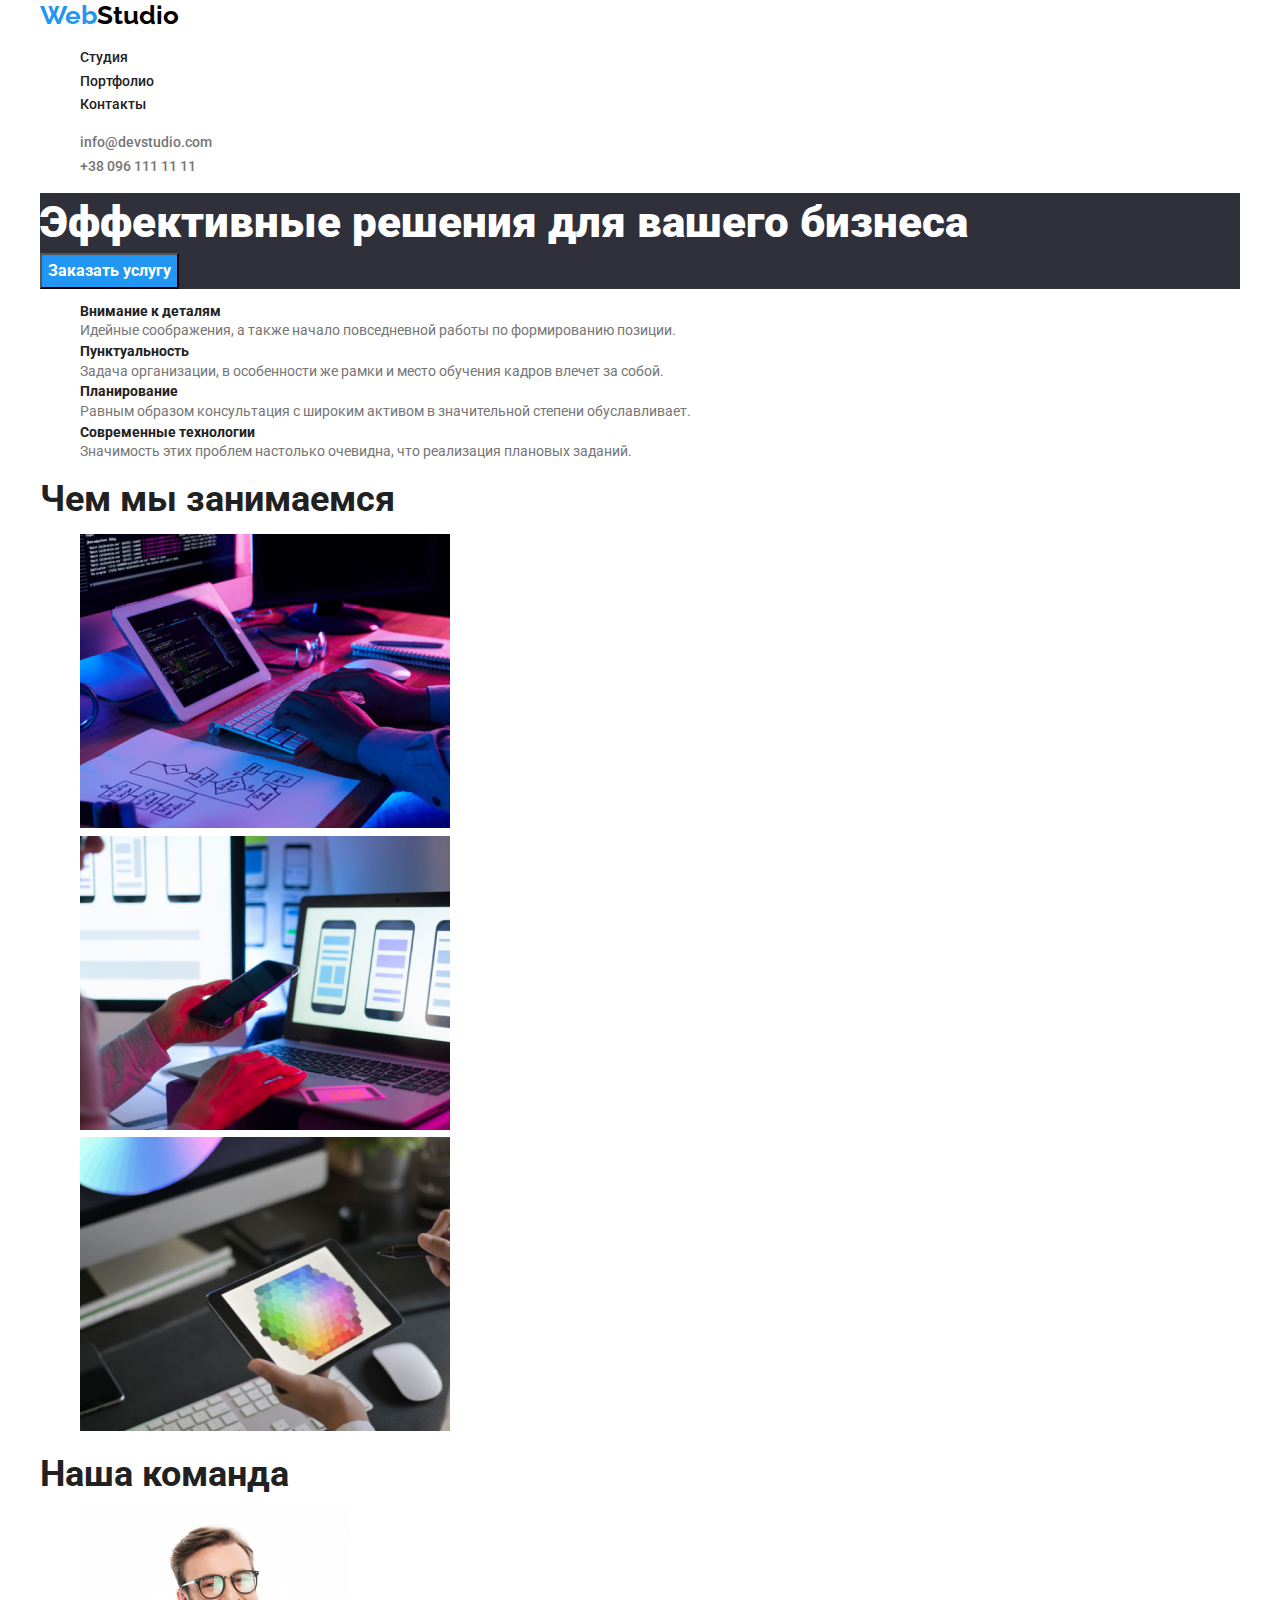
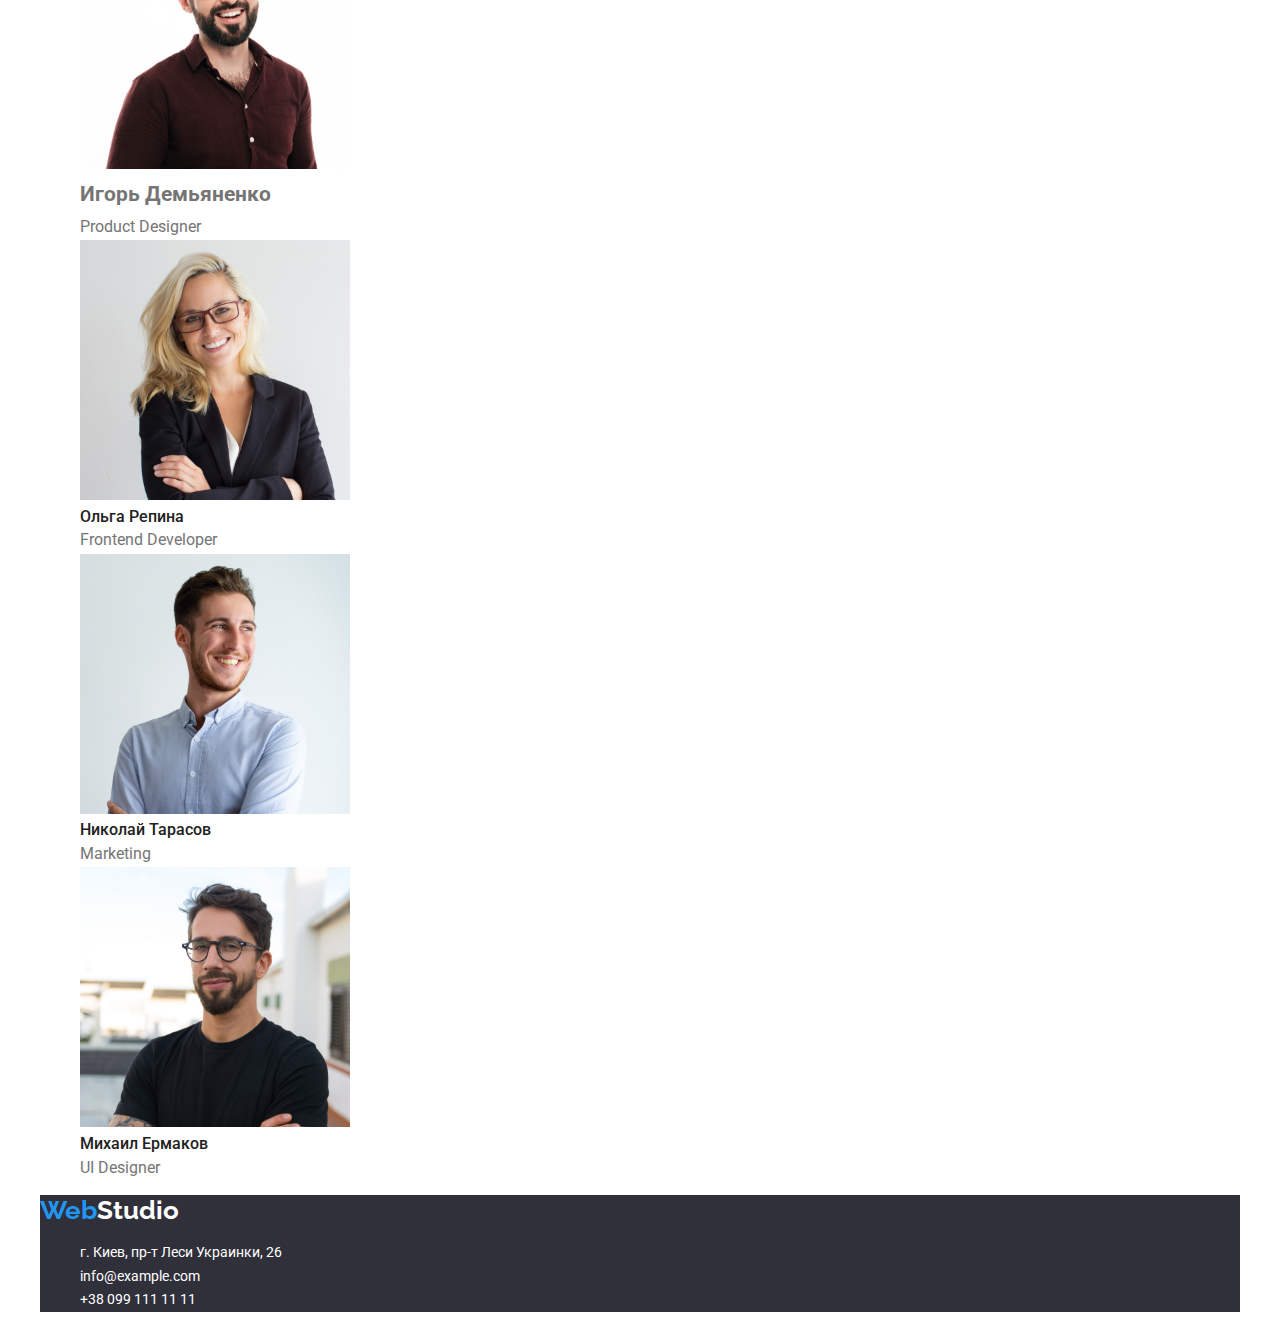
==== index.html @ 28aee687 "Update index.html" ====
<!DOCTYPE html>
<html lang="en">
  <head>
    <meta charset="UTF-8" />
    <meta http-equiv="X-UA-Compatible" content="IE=edge" />
    <meta name="viewport" content="width=device-width, initial-scale=1.0" />
    <title>Document</title>
    <link
      href="https://fonts.googleapis.com/css2?family=Raleway:wght@700&family=Roboto:wght@400;500;700;900&display=swap"
      rel="stylesheet"
    />
    <link rel="stylesheet" href="https://cdnjs.cloudflare.com/ajax/libs/modern-normalize/1.1.0/modern-normalize.min.css">
    <link rel="stylesheet" href="./css/styles.css" />
  </head>
  <body>
    <div class="container">
      <header>
      <a class="logo" href="">Web<span class="black-texst">Studio</span> </a>
      <nav>
        <ul>
          <li>
            <a class="link-nav" href="./index.html">Студия</a>
          </li>
          <li>
            <a class="link-nav" href="./portfolio.html">Портфолио</a>
          </li>
          <li><a class="link-nav" href="">Контакты</a></li>
        </ul>
      </nav>
      <ul>
        <li>
          <a class="contact-link" href="">info@devstudio.com</a>
        </li>
        <li>
          <a class="contact-link" href="">+38 096 111 11 11</a>
        </li>
      </ul>
    </header>
    <main>
      <section class="hero-section">
        <h1 class="hero-title">Эффективные решения для вашего бизнеса</h1>
        <button class="primary-button" type="button">Заказать услугу</button>
      </section>
      <section>
        <ul>
          <li class="benefit">
            <h2 class="benefit-title">Внимание к деталям</h2>
            <p class="benefit-description">
              Идейные соображения, а также начало повседневной работы по
              формированию позиции.
            </p>
          </li>
          <li class="benefit">
            <h2 class="benefit-title">Пунктуальность</h2>
            <p class="benefit-description">
              Задача организации, в особенности же рамки и место обучения кадров
              влечет за собой.
            </p>
          </li>
          <li class="benefit">
            <h2 class="benefit-title">Планирование</h2>
            <p class="benefit-description">
              Равным образом консультация с широким активом в значительной
              степени обуславливает.
            </p>
          </li>
          <li class="benefit">
            <h2 class="benefit-title">Современные технологии</h2>
            <p class="benefit-description">
              Значимость этих проблем настолько очевидна, что реализация
              плановых заданий.
            </p>
          </li>
        </ul>
      </section>
      <section>
        <h2 class="title">Чем мы занимаемся</h2>
        <ul>
          <li>
            <a href=""
              ><img src="./images/box1.jpg" alt="scheme i tablet" width="370px"
            /></a>
          </li>
          <li>
            <a href=""
              ><img src="./images/box2.jpg" alt="phone i laptop" width="370px"
            /></a>
          </li>
          <li>
            <a href=""
              ><img src="./images//box3.jpg" alt="tablet i bear" width="370px"
            /></a>
          </li>
        </ul>
      </section>
      <section>
        <h2 class="title">Наша команда</h2>
        <ul class="team">
          <li class="member-team">
            <img
              src="./images/imgig.jpg"
              alt="photo Igor Demyanenko"
              width="270px"
            />
            <h2 class="name-team">Игорь Демьяненко</h2>
            <p class="position">Product Designer</p>
          </li>
          <li class="member-team">
            <img
              src="./images/imgol.jpg"
              alt=" photo Olga Repina"
              width="270px"
            />
            <h2 class="name-team-member">Ольга Репина</h2>
            <p class="position">Frontend Developer</p>
          </li>
          <li class="member-team">
            <img
              src="./images/imgmik.jpg"
              alt="photo Nikolay Tarasov"
              width="270px"
            />
            <h2 class="name-team-member">Николай Тарасов</h2>
            <p class="position">Marketing</p>
          </li>
          <li class="member-team">
            <img
              src="./images/imgm.jpg"
              alt="photo Mikhail Ermakov"
              width="270px"
            />
            <h2 class="name-team-member">Михаил Ермаков</h2>
            <p class="position">UI Designer</p>
          </li>
        </ul>
      </section>
    </main>
    <footer class="footer">
      <a href=""
        ><span class="logo">Web<nobr class="white-texst">Studio</nobr></span></a
      >
      <address class="address-section">
        <ul class="contact-footer">
          <li>
            <a
              class="contact-footer"
              href="https://www.google.com.ua/maps/place/бул.+Леси+Украинки,+26,+Киев,+02000/@50.4265841,30.5361971,17z/data=!3m1!4b1!4m9!1m2!2m1!1z0LMuINCa0LjQtdCyLCDQv9GALdGCINCb0LXRgdC4INCj0LrRgNCw0LjQvdC60LgsIDI2!3m5!1s0x40d4cf0e033ecbe9:0x57a4dffefec77da0!8m2!3d50.4265807!4d30.5383858!15sCjPQsy4g0JrQuNC10LIsINC_0YAt0YIg0JvQtdGB0Lgg0KPQutGA0LDQuNC90LrQuCwgMjaSARFjb21wb3VuZF9idWlsZGluZw?hl=ru"
              >г. Киев, пр-т Леси Украинки, 26</a
            >
          </li>
          <li>
            <a class="contact-footer" href="info@example.com"
              >info@example.com</a
            >
          </li>
          <li>
            <a class="contact-footer" href="+380991111111"
              >+38 099 111 11 11</a
            >
          </li>
        </ul>
      </address>
    </footer>
    </div>
  </body>
</html>
---- css/styles.css ----
:root {
  --primary-text-color: #757575;
  --title-text-color: #212121;
  --accent-color: #2196f3;
  --primary-white-color: #ffffff;
  --section-bg-color: #2f303a;
  --button-bg-color: #f5f4fa;
  --black-texst-color: #000000;
}
body {
  font-family: Roboto;
  font-weight: 400;
  line-height: 1.7;
  color: var(--primary-text-color);
  font-size: 14px;
}
p, h2, h1{
  margin: 0;
}

ul {
  list-style: none;
}
a {
  text-decoration: none;
}
.hero-title {
  font-weight: 900;
  font-size: 44px;
  line-height: 1.36;
  color: var(--primary-white-color);
  background-color: var(--section-bg-color);
}
.primary-button {
  font-size: 16px;
  font-weight: 700;
  line-height: 1.9;
  color: var(--primary-white-color);
  background: var(--accent-color);
  cursor: pointer;
}

.title {
  font-size: 36px;
  font-weight: 700;
  line-height: 1.17;
  color: var(--title-text-color);
}
.benefit-title {
  font-size: 14px;
  line-height: 1.17;
  font-weight: 700;
  color: var(--title-text-color);
}
.benefit {
}
.benefit-description {
}

.link {
  font-size: 14px;
  line-height: 1.14;
  color: var(--title-text-color);
}
.portfolio-list {
}
.portfolio-list-item {
}
.img {
}
.portfolio-item-title {
  font-weight: 700;
  line-height: 2;
  color: var(--title-text-color);
  font-size: 18px;
}
.portfolio-item-divide {
  font-size: 16px;
  line-height: 1.86;
  color: var(--primary-text-color);
}
.team {
}
.member-team {
}
.name-team-member {
  font-weight: 500;
  font-size: 16px;
  line-height: 1.17;
  color: var(--title-text-color);
}
.position {
  font-size: 16px;
}
.secondary-button {
  font-size: 16px;
  line-height: 1.6;
  font-weight: 500;
  color: var(---title-text-color);
  background: var(--button-bg-color);
  cursor: pointer;
}
.secondary-button:hover,
.secondary-button:focus {
  color: var(--primary-white-color);
  background: var(--accent-color);
}
.link-nav {
  font-size: 14px;
  font-weight: 500;
  line-height: 1.17;
  color: var(--title-text-color);
}
.link-nav:hover,
.link-nav:focus {
  color: var(--accent-color);
}

.contact-link {
  font-size: 14px;
  font-weight: 500;
  line-height: 1.17;
  color: var(--primary-text-color);
}
.contact-link:hover,
.contact-link:focus {
  color: var(--accent-color);
}
.logo {
  font-family: Raleway;
  font-weight: 700;
  font-size: 26px;
  line-height: 1.17;
  color: var(--accent-color);
}
.black-texst {
  color: var(--black-texst-color);
}
.white-texst {
  color: var(--primary-white-color);
}
.contact-footer {
  line-height: 1.7;
  color: var(--primary-white-color);
}
.footer,
.hero-section {
  background: var(--section-bg-color);
}
.address-section {
  font-style: normal;
}
.container{
  width: 1200px;
  margin-left: auto;
  margin-right: auto ;
}
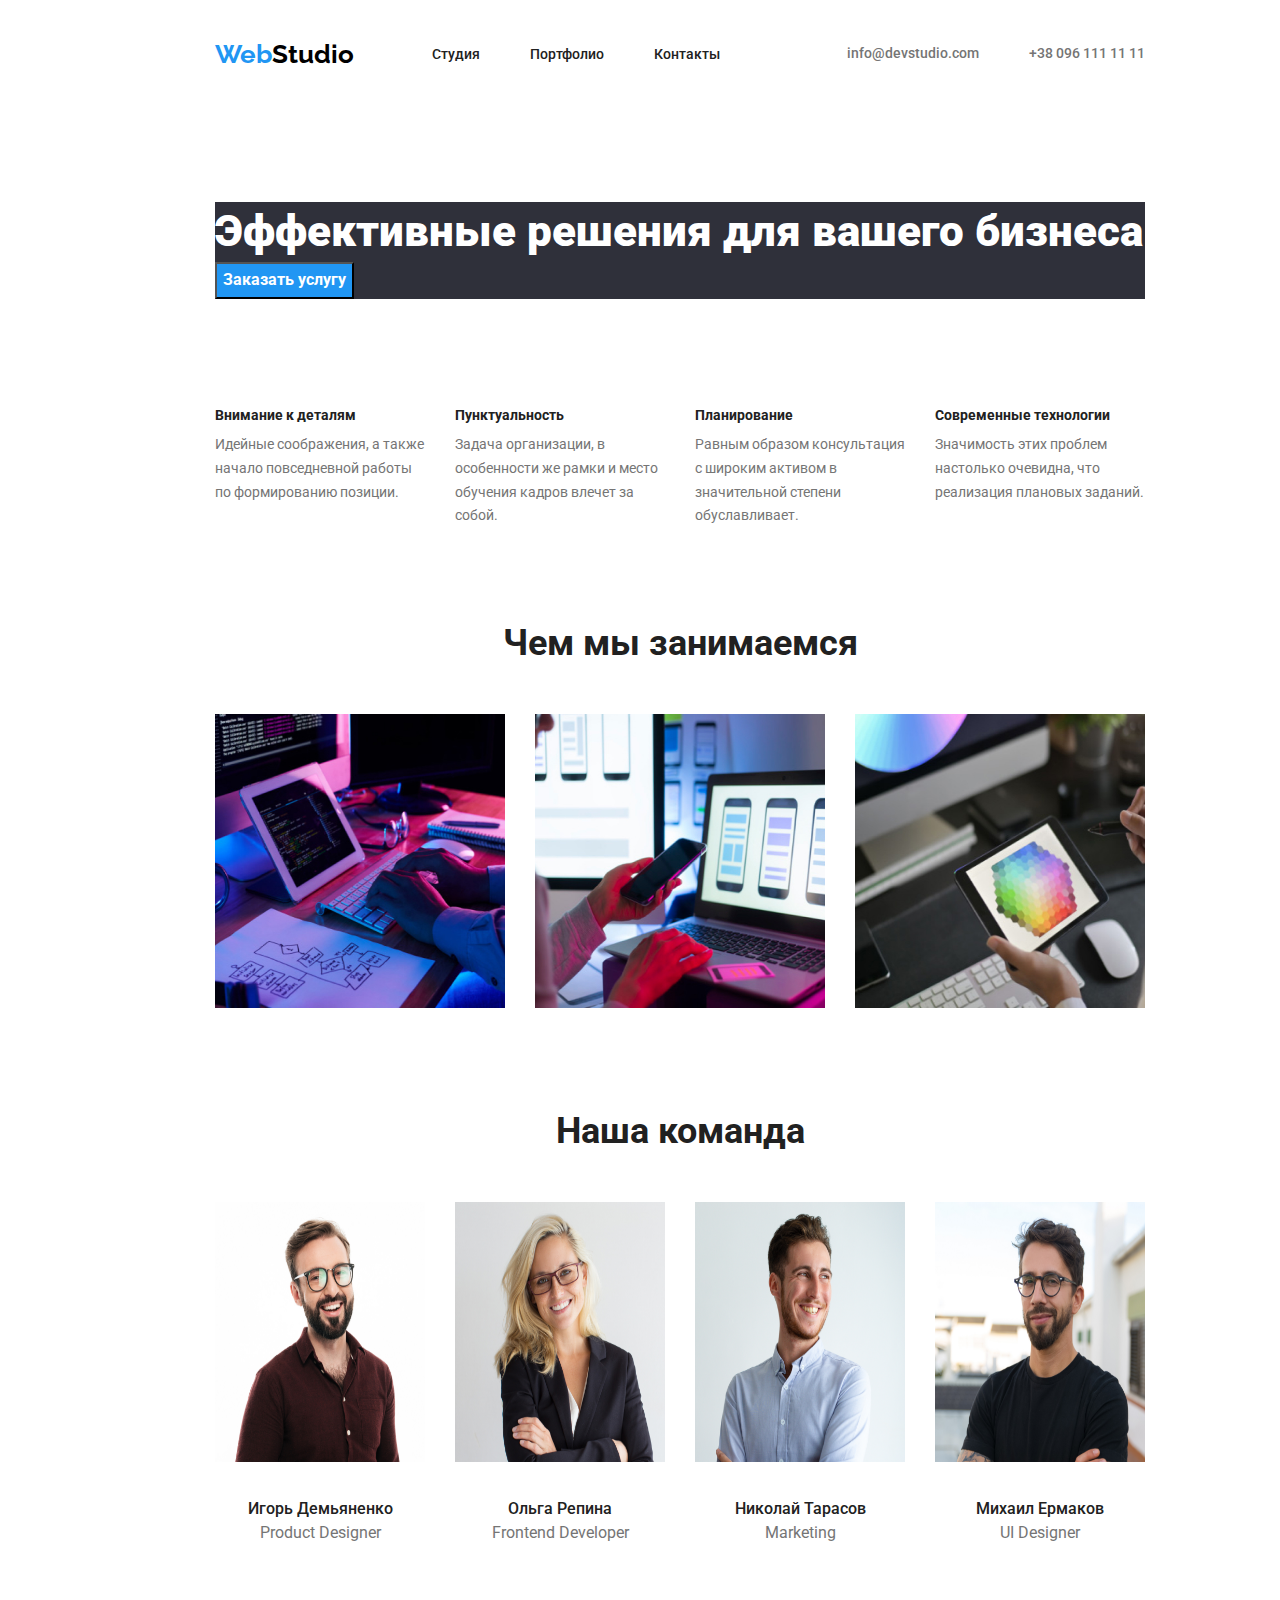
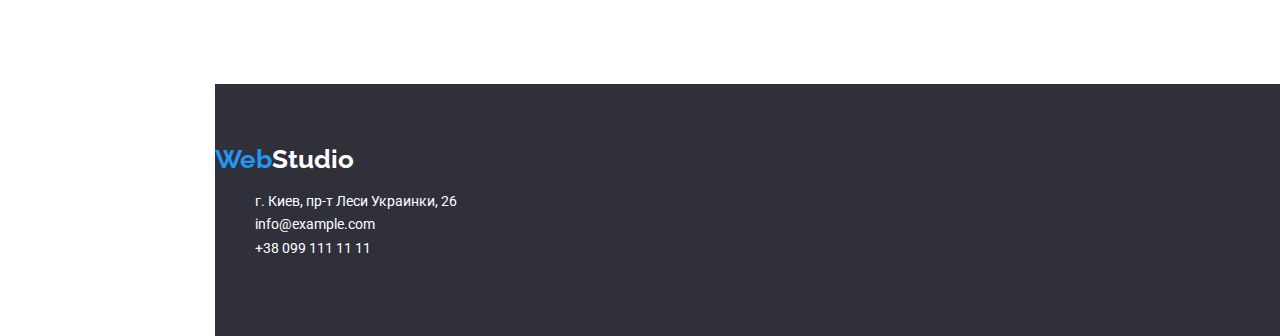
==== commit a03b20fe: "Update index.html" ====
--- a/index.html
+++ b/index.html
@@ -14,27 +14,29 @@
   </head>
   <body>
     <div class="container">
-      <header>
-      <a class="logo" href="">Web<span class="black-texst">Studio</span> </a>
-      <nav>
-        <ul>
-          <li>
+       <header >
+        <div class="main-nav">
+          <a class="logo" href="">Web<span class="black-texst">Studio</span> </a>
+      <nav >
+        <ul class="site-nav">
+          <li class="item">
             <a class="link-nav" href="./index.html">Студия</a>
           </li>
-          <li>
-            <a class="link-nav" href="./portfolio.html">Портфолио</a>
+          <li class="item">
+            <a class="link-nav" href="/portfolio.html">Портфолио</a>
           </li>
-          <li><a class="link-nav" href="">Контакты</a></li>
+          <li class="item"><a class="link-nav" href="">Контакты</a></li>
         </ul>
       </nav>
-      <ul>
-        <li>
+      <ul class="contact-title">
+        <li class="contact-item">
           <a class="contact-link" href="">info@devstudio.com</a>
         </li>
-        <li>
+        <li class="contact-item">
           <a class="contact-link" href="">+38 096 111 11 11</a>
         </li>
       </ul>
+        </div>
     </header>
     <main>
       <section class="hero-section">
@@ -42,24 +44,24 @@
         <button class="primary-button" type="button">Заказать услугу</button>
       </section>
       <section>
-        <ul>
+        <ul class="benefit-section">
           <li class="benefit">
-            <h2 class="benefit-title">Внимание к деталям</h2>
-            <p class="benefit-description">
+              <h2 class="benefit-title">Внимание к деталям</h2>
+              <p class="benefit-description">
               Идейные соображения, а также начало повседневной работы по
               формированию позиции.
             </p>
           </li>
           <li class="benefit">
-            <h2 class="benefit-title">Пунктуальность</h2>
-            <p class="benefit-description">
+              <h2 class="benefit-title">Пунктуальность</h2>
+              <p class="benefit-description">
               Задача организации, в особенности же рамки и место обучения кадров
               влечет за собой.
             </p>
           </li>
           <li class="benefit">
-            <h2 class="benefit-title">Планирование</h2>
-            <p class="benefit-description">
+              <h2 class="benefit-title">Планирование</h2>
+               <p class="benefit-description">
               Равным образом консультация с широким активом в значительной
               степени обуславливает.
             </p>
@@ -75,20 +77,20 @@
       </section>
       <section>
         <h2 class="title">Чем мы занимаемся</h2>
-        <ul>
-          <li>
+        <ul class="tittle-img">
+          <li class="title-item-img">
             <a href=""
-              ><img src="./images/box1.jpg" alt="scheme i tablet" width="370px"
+              ><img  class="img-title" src="./images/box1.jpg" alt="scheme i tablet" width="370px"
             /></a>
           </li>
-          <li>
+          <li class="title-item-img">
             <a href=""
-              ><img src="./images/box2.jpg" alt="phone i laptop" width="370px"
+              ><img  class="img-title" src="./images/box2.jpg" alt="phone i laptop" width="370px"
             /></a>
           </li>
-          <li>
+          <li class="title-item-img">
             <a href=""
-              ><img src="./images//box3.jpg" alt="tablet i bear" width="370px"
+              ><img class="img-title" src="./images//box3.jpg" alt="tablet i bear" width="370px"
             /></a>
           </li>
         </ul>
@@ -97,16 +99,16 @@
         <h2 class="title">Наша команда</h2>
         <ul class="team">
           <li class="member-team">
-            <img
+            <img class="img-team"
               src="./images/imgig.jpg"
               alt="photo Igor Demyanenko"
               width="270px"
             />
-            <h2 class="name-team">Игорь Демьяненко</h2>
+              <h2 class="name-team-member">Игорь Демьяненко</h2>
             <p class="position">Product Designer</p>
           </li>
           <li class="member-team">
-            <img
+            <img class="img-team"
               src="./images/imgol.jpg"
               alt=" photo Olga Repina"
               width="270px"
@@ -115,28 +117,30 @@
             <p class="position">Frontend Developer</p>
           </li>
           <li class="member-team">
-            <img
+            <img class="img-team"
               src="./images/imgmik.jpg"
               alt="photo Nikolay Tarasov"
               width="270px"
             />
-            <h2 class="name-team-member">Николай Тарасов</h2>
+              <h2 class="name-team-member">Николай Тарасов</h2>
             <p class="position">Marketing</p>
           </li>
           <li class="member-team">
-            <img
+            <img class="img-team"
               src="./images/imgm.jpg"
               alt="photo Mikhail Ermakov"
               width="270px"
-            />
-            <h2 class="name-team-member">Михаил Ермаков</h2>
-            <p class="position">UI Designer</p>
+            /> 
+              <h2 class="name-team-member">Михаил Ермаков</h2>
+             <p class="position">UI Designer</p>
+            
           </li>
         </ul>
       </section>
     </main>
     <footer class="footer">
-      <a href=""
+      <div class="footer-main">
+            <a href=""
         ><span class="logo">Web<nobr class="white-texst">Studio</nobr></span></a
       >
       <address class="address-section">
@@ -160,6 +164,8 @@
           </li>
         </ul>
       </address>
+      </div>
+  
     </footer>
     </div>
   </body>
--- a/css/styles.css
+++ b/css/styles.css
@@ -16,6 +16,7 @@
 }
 p, h2, h1{
   margin: 0;
+  padding: 0;
 }
 
 ul {
@@ -45,14 +46,47 @@
   font-weight: 700;
   line-height: 1.17;
   color: var(--title-text-color);
+  display: flex;
+  justify-content: center;
+  margin-bottom: 50px;
+  margin-top: 94px ;
+}
+.tittle-img{
+  display: flex;
+  padding-left: 0px;
+}
+.title-item-img{
+  padding-right:   30px;
+}
+.title-item-img:last-child{
+  padding-right:   0px;
+}
+.img-title{
+
+  width: 370px;
+  height: 294px;
+ max-width: 100%;
+
+}
+.benefit-section{
+  display: flex;
+  padding-top: 94px;
+  padding-left: 0px;
+  
 }
 .benefit-title {
   font-size: 14px;
   line-height: 1.17;
   font-weight: 700;
   color: var(--title-text-color);
+  margin-bottom: 10px;
 }
 .benefit {
+  margin-right: 30px;
+  width: 270px;
+}
+.benefit:last-child{
+  margin-right: 0px;
 }
 .benefit-description {
 }
@@ -63,34 +97,91 @@
   color: var(--title-text-color);
 }
 .portfolio-list {
-}
-.portfolio-list-item {
+  display: flex;
+  flex-wrap: wrap;
+  padding-bottom: 94px;
+  padding-left: 0px;
+  
+  margin-top: -30px;
+  margin-left: -30px;
+}
+ .portfolio-list-item {
+  flex-basis: calc(100% / 3 - 30px);
+  margin-top: 30px;
+  margin-left: 30px;
+  width: 370px;
+  height: 404px;
 }
 .img {
+  display: block;
+  width: 370px;
+  height: 294px;
+  max-width: 100%;
 }
 .portfolio-item-title {
   font-weight: 700;
   line-height: 2;
   color: var(--title-text-color);
   font-size: 18px;
+  margin-top: 20px;
 }
 .portfolio-item-divide {
   font-size: 16px;
   line-height: 1.86;
   color: var(--primary-text-color);
+  margin-top: 4px;
+}
+.card-content{
+  padding: 20px;
 }
 .team {
+  display: flex;
+  padding-left: 0px;
+  padding-bottom: 94px;
+}
+.img-team{
+   width: 270px;
+  height: 260px;
+  max-width: 100%;
 }
 .member-team {
-}
+  margin-right: 30px;
+
+}
+.member-team:last-child{margin-right: 0px;}
 .name-team-member {
   font-weight: 500;
   font-size: 16px;
   line-height: 1.17;
   color: var(--title-text-color);
+  margin-top: 30px;
+  text-align: center;
 }
 .position {
   font-size: 16px;
+  margin-bottom: 30px;
+  text-align: center;
+}
+
+.link-nav {
+  font-size: 14px;
+  font-weight: 500;
+  line-height: 1.17;
+  color: var(--title-text-color);
+  display: block;
+  padding-top: 32px;
+  padding-bottom: 32px;
+}
+.site-nav{
+  display: flex;
+}
+.item{
+  margin-right: 50px;
+}
+.item :last-child{margin-right: 0px;}
+.link-nav:hover,
+.link-nav:focus {
+  color: var(--accent-color);
 }
 .secondary-button {
   font-size: 16px;
@@ -99,28 +190,45 @@
   color: var(---title-text-color);
   background: var(--button-bg-color);
   cursor: pointer;
+  padding-top: 6px;
+  padding-bottom: 6px;
 }
 .secondary-button:hover,
 .secondary-button:focus {
   color: var(--primary-white-color);
   background: var(--accent-color);
 }
-.link-nav {
-  font-size: 14px;
-  font-weight: 500;
-  line-height: 1.17;
-  color: var(--title-text-color);
-}
-.link-nav:hover,
-.link-nav:focus {
-  color: var(--accent-color);
-}
-
+.secondary-button-title{
+  display: flex;
+  justify-content: center;
+padding-bottom: 34px;
+}
+.secondary-button-item{
+  margin-right: 8px;
+}
+.secondary-button-item :first-child{ 
+  margin-right: 0;}
+  .contact-title{
+    display: flex;
+  }
+.contact-item{
+    margin-right: 50px;
+  }
+  .contact-item:last-child{
+    margin-right: 0px;
+  }
+  .main-nav{
+display: flex;
+align-items: center;
+justify-content: space-between;
+padding-bottom: 94px;
+  }
 .contact-link {
   font-size: 14px;
   font-weight: 500;
   line-height: 1.17;
   color: var(--primary-text-color);
+
 }
 .contact-link:hover,
 .contact-link:focus {
@@ -142,16 +250,32 @@
 .contact-footer {
   line-height: 1.7;
   color: var(--primary-white-color);
+  margin-bottom: 9px;
+}
+.contact-footer:last-child{
+  margin-bottom: 0px;
 }
 .footer,
 .hero-section {
   background: var(--section-bg-color);
 }
+.footer{
+  height: 252px;
+  width: 1200px;
+}
 .address-section {
   font-style: normal;
 }
+.footer-main{
+  padding-top: 60px;
+  padding-bottom: 60px;
+
+}
 .container{
-  width: 1200px;
+  width: 1360px;
   margin-left: auto;
   margin-right: auto ;
+  padding-left: 215px;
+  padding-right: 215px;
+ 
 }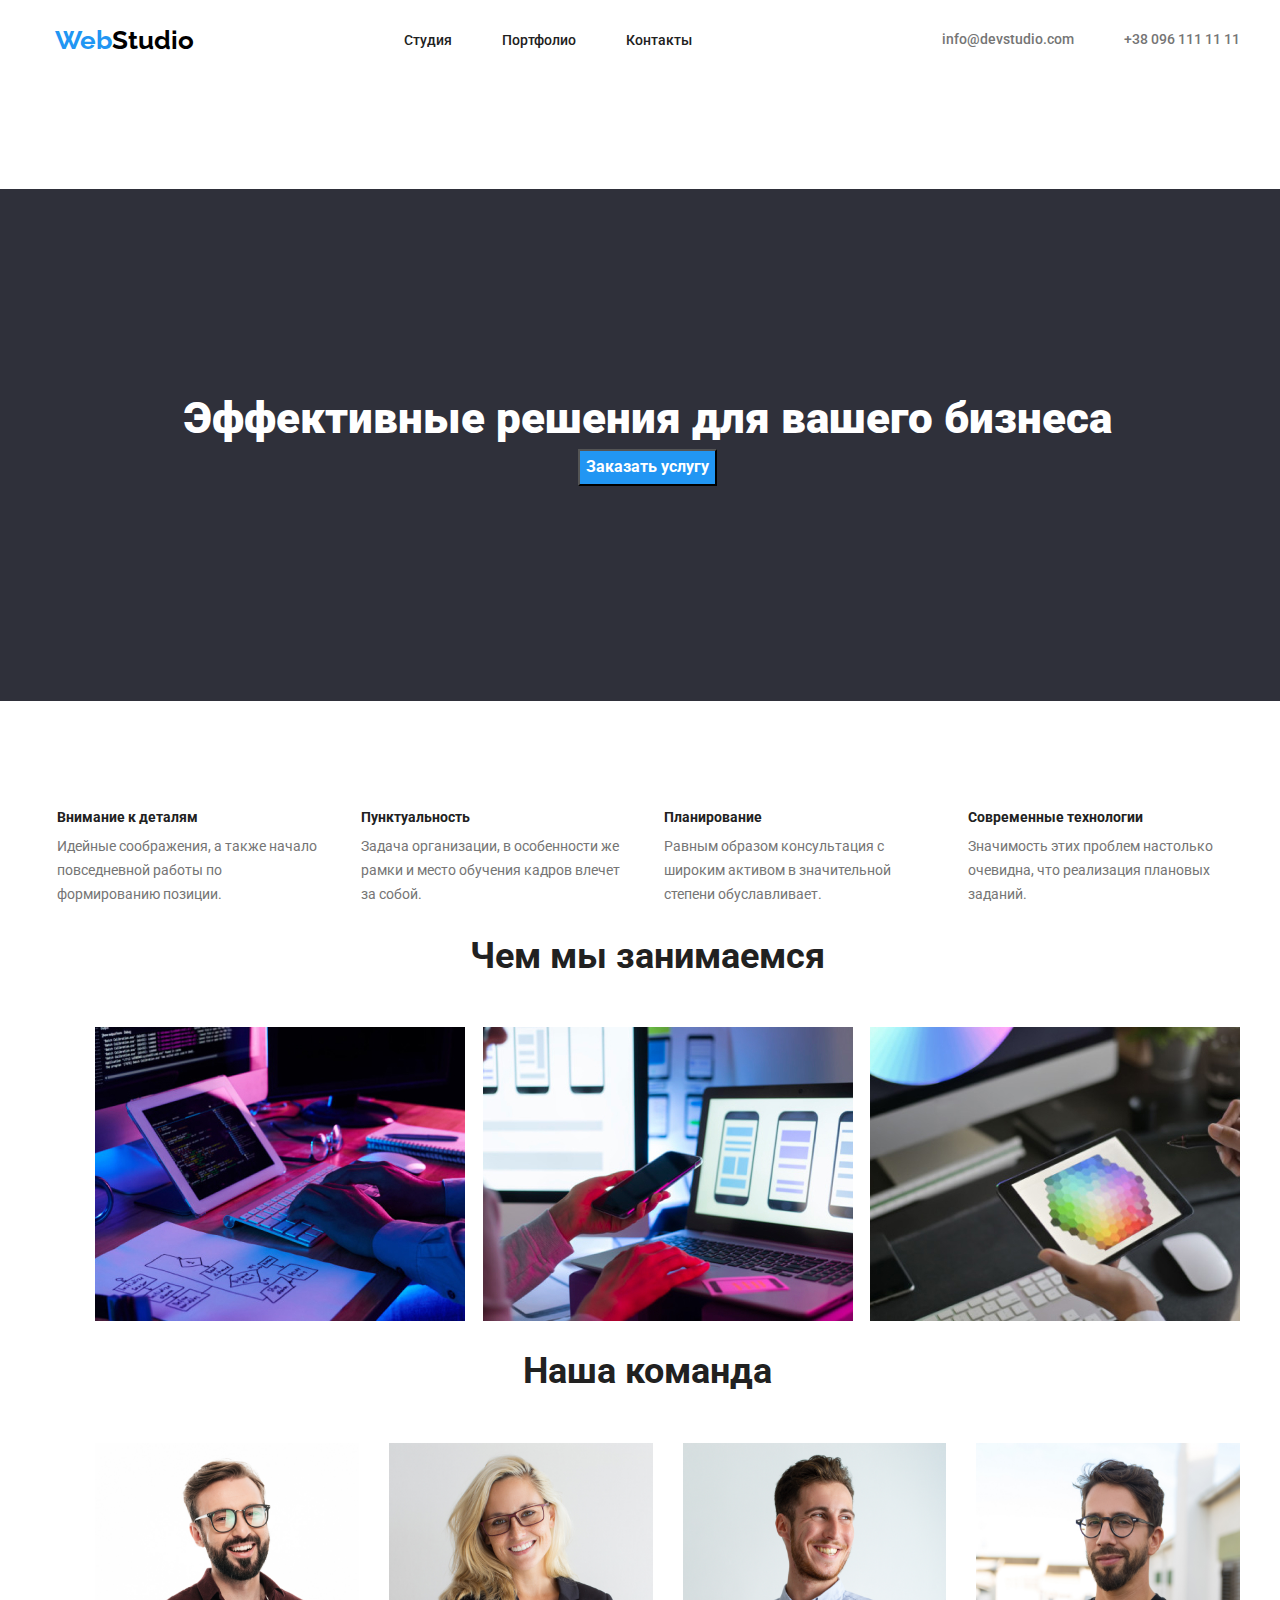
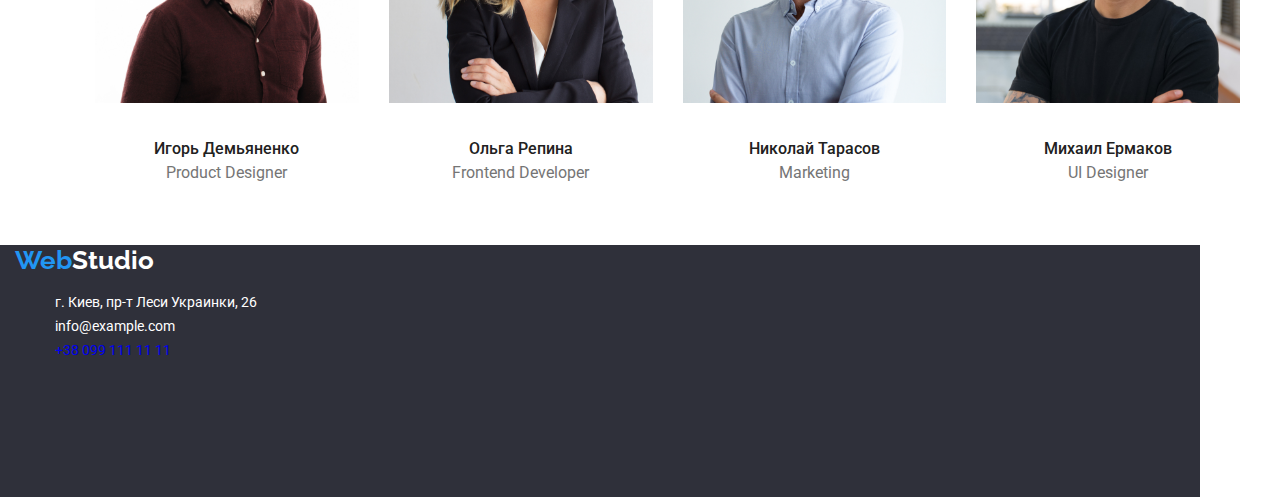
==== commit 278db687: "Update index.html" ====
--- a/index.html
+++ b/index.html
@@ -13,37 +13,41 @@
     <link rel="stylesheet" href="./css/styles.css" />
   </head>
   <body>
-    <div class="container">
-       <header >
-        <div class="main-nav">
+         <header>
+        <div class="container"> 
+          <div class="main-nav">
           <a class="logo" href="">Web<span class="black-texst">Studio</span> </a>
-      <nav >
+       <nav >
         <ul class="site-nav">
           <li class="item">
             <a class="link-nav" href="./index.html">Студия</a>
           </li>
           <li class="item">
-            <a class="link-nav" href="/portfolio.html">Портфолио</a>
+            <a class="link-nav" href="./portfolio.html">Портфолио</a>
           </li>
           <li class="item"><a class="link-nav" href="">Контакты</a></li>
         </ul>
-      </nav>
-      <ul class="contact-title">
+       </nav>
+       <ul class="contact-title">
         <li class="contact-item">
           <a class="contact-link" href="">info@devstudio.com</a>
         </li>
         <li class="contact-item">
           <a class="contact-link" href="">+38 096 111 11 11</a>
         </li>
-      </ul>
+       </ul>
         </div>
+      </div>
     </header>
     <main>
-      <section class="hero-section">
-        <h1 class="hero-title">Эффективные решения для вашего бизнеса</h1>
+         <section class="hero-section">
+           <div class="container">
+              <h1 class="hero-title">Эффективные решения для вашего бизнеса</h1>
         <button class="primary-button" type="button">Заказать услугу</button>
-      </section>
-      <section>
+        </div>
+       </section>
+        <section>
+          <div class="container">
         <ul class="benefit-section">
           <li class="benefit">
               <h2 class="benefit-title">Внимание к деталям</h2>
@@ -74,8 +78,10 @@
             </p>
           </li>
         </ul>
+           </div>
       </section>
-      <section>
+        <section>
+          <div class="container">
         <h2 class="title">Чем мы занимаемся</h2>
         <ul class="tittle-img">
           <li class="title-item-img">
@@ -94,8 +100,10 @@
             /></a>
           </li>
         </ul>
+        </div>
       </section>
-      <section>
+        <section>
+          <div class="container">
         <h2 class="title">Наша команда</h2>
         <ul class="team">
           <li class="member-team">
@@ -136,11 +144,14 @@
             
           </li>
         </ul>
-      </section>
+        </div>
+        </section>
+      
     </main>
-    <footer class="footer">
-      <div class="footer-main">
-            <a href=""
+      <footer  class="footer">
+        <section >
+          <div class="container">
+         <a href=""
         ><span class="logo">Web<nobr class="white-texst">Studio</nobr></span></a
       >
       <address class="address-section">
@@ -158,15 +169,17 @@
             >
           </li>
           <li>
-            <a class="contact-footer" href="+380991111111"
-              >+38 099 111 11 11</a
-            >
+            <a class="contacts-footer" href="+380991111111"
+              >+38 099 111 11 11</a>
           </li>
         </ul>
       </address>
       </div>
-  
+
+
+        </section>
+      
+    
     </footer>
-    </div>
   </body>
 </html>
--- a/css/styles.css
+++ b/css/styles.css
@@ -14,9 +14,8 @@
   color: var(--primary-text-color);
   font-size: 14px;
 }
-p, h2, h1{
+p, h1, h2, h3,h4,h5,h6{
   margin: 0;
-  padding: 0;
 }
 
 ul {
@@ -49,22 +48,17 @@
   display: flex;
   justify-content: center;
   margin-bottom: 50px;
-  margin-top: 94px ;
 }
 .tittle-img{
   display: flex;
-  padding-left: 0px;
-}
-.title-item-img{
-  padding-right:   30px;
-}
-.title-item-img:last-child{
-  padding-right:   0px;
-}
+  justify-content: space-between;
+}
+
 .img-title{
-
-  width: 370px;
-  height: 294px;
+  display: block;
+
+  width: 100%;
+  height: auto;
  max-width: 100%;
 
 }
@@ -72,6 +66,7 @@
   display: flex;
   padding-top: 94px;
   padding-left: 0px;
+  justify-content: space-around;
   
 }
 .benefit-title {
@@ -136,8 +131,6 @@
 }
 .team {
   display: flex;
-  padding-left: 0px;
-  padding-bottom: 94px;
 }
 .img-team{
    width: 270px;
@@ -174,11 +167,15 @@
 }
 .site-nav{
   display: flex;
+  margin: 0;
+  padding: 0;
 }
 .item{
   margin-right: 50px;
 }
-.item :last-child{margin-right: 0px;}
+.item:last-child{
+  margin-right: 0;}
+
 .link-nav:hover,
 .link-nav:focus {
   color: var(--accent-color);
@@ -255,9 +252,19 @@
 .contact-footer:last-child{
   margin-bottom: 0px;
 }
-.footer,
+.footer{
+   background: var(--section-bg-color);
+   width: 1600px;
+   height: 252px;
+   margin: 0;
+   padding: 0;
+}
+
+
 .hero-section {
   background: var(--section-bg-color);
+  padding: 200px 0;
+  text-align: center;
 }
 .footer{
   height: 252px;
@@ -272,10 +279,9 @@
 
 }
 .container{
-  width: 1360px;
-  margin-left: auto;
-  margin-right: auto ;
-  padding-left: 215px;
-  padding-right: 215px;
+  width: 1200px;
+  margin: 0 auto;
+  padding: 0 0 15px 15px;
+
  
 }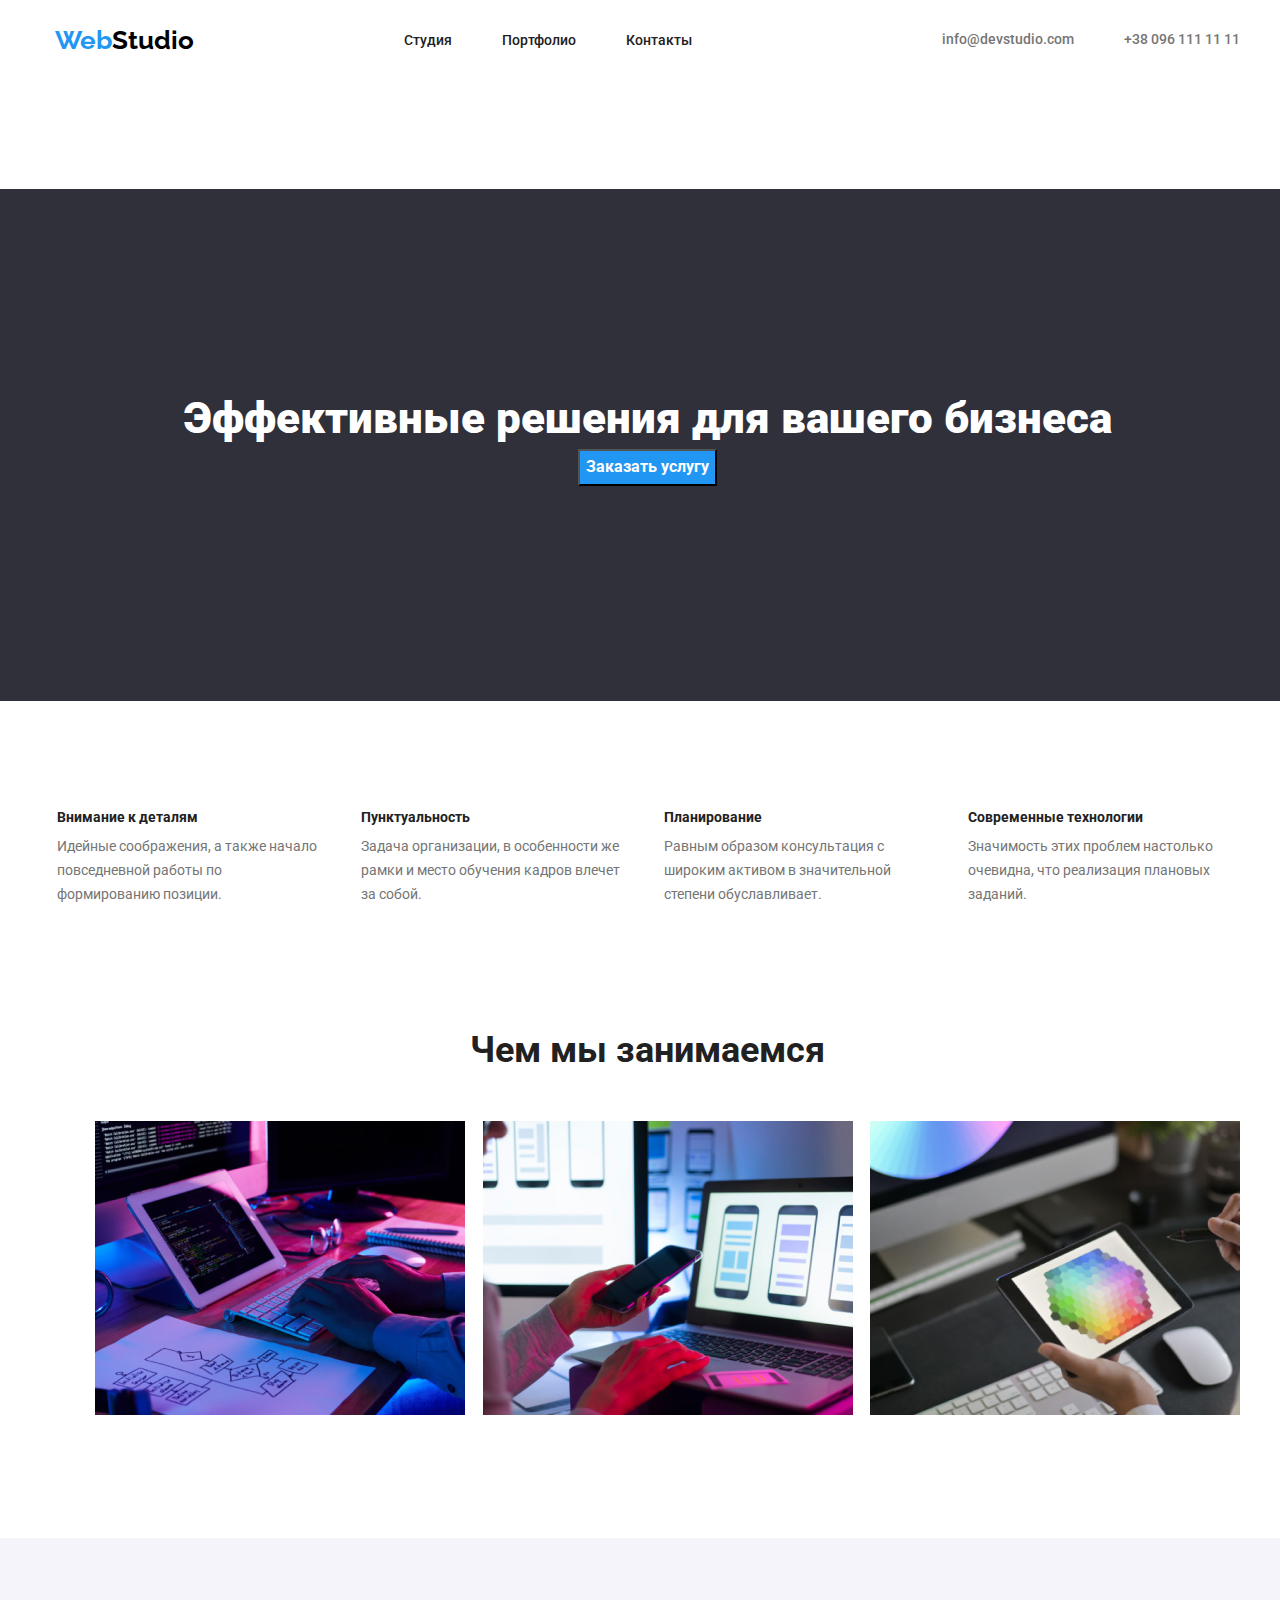
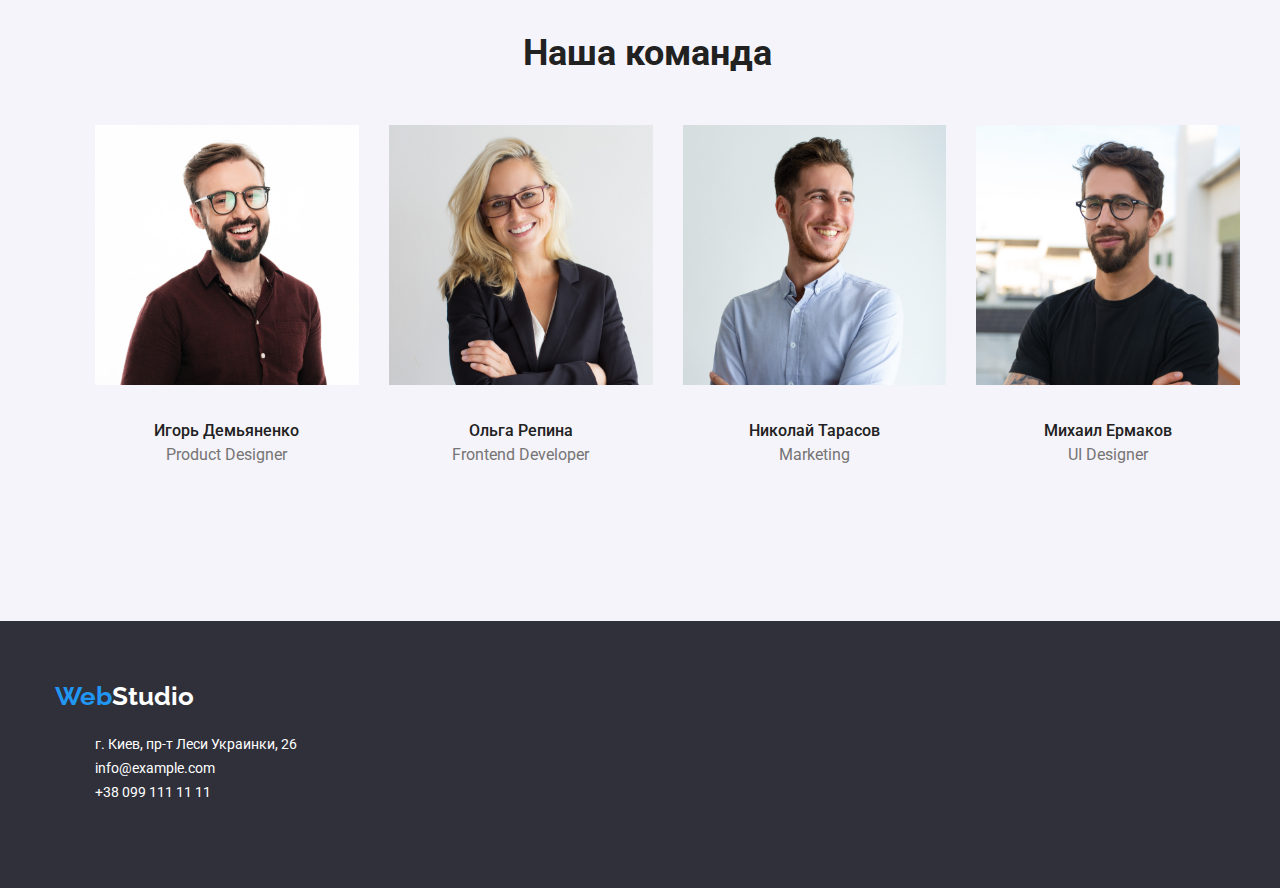
==== commit fba31eda: "Update index.html" ====
--- a/index.html
+++ b/index.html
@@ -16,7 +16,7 @@
          <header>
         <div class="container"> 
           <div class="main-nav">
-          <a class="logo" href="">Web<span class="black-texst">Studio</span> </a>
+          <a class="logo" href="./index.html">Web<span class="black-texst">Studio</span> </a>
        <nav >
         <ul class="site-nav">
           <li class="item">
@@ -40,13 +40,13 @@
       </div>
     </header>
     <main>
-         <section class="hero-section">
+         <section  class="hero-section">
            <div class="container">
               <h1 class="hero-title">Эффективные решения для вашего бизнеса</h1>
         <button class="primary-button" type="button">Заказать услугу</button>
         </div>
        </section>
-        <section>
+        <section >
           <div class="container">
         <ul class="benefit-section">
           <li class="benefit">
@@ -80,7 +80,7 @@
         </ul>
            </div>
       </section>
-        <section>
+        <section class="section">
           <div class="container">
         <h2 class="title">Чем мы занимаемся</h2>
         <ul class="tittle-img">
@@ -102,7 +102,7 @@
         </ul>
         </div>
       </section>
-        <section>
+        <section  class="title-section">
           <div class="container">
         <h2 class="title">Наша команда</h2>
         <ul class="team">
@@ -151,8 +151,8 @@
       <footer  class="footer">
         <section >
           <div class="container">
-         <a href=""
-        ><span class="logo">Web<nobr class="white-texst">Studio</nobr></span></a
+         <a href="./index.html"
+        ><span   class="logo">Web<nobr class="white-texst">Studio</nobr></span></a
       >
       <address class="address-section">
         <ul class="contact-footer">
@@ -169,7 +169,7 @@
             >
           </li>
           <li>
-            <a class="contacts-footer" href="+380991111111"
+            <a class="contact-footer" href="+380991111111"
               >+38 099 111 11 11</a>
           </li>
         </ul>
--- a/css/styles.css
+++ b/css/styles.css
@@ -4,7 +4,7 @@
   --accent-color: #2196f3;
   --primary-white-color: #ffffff;
   --section-bg-color: #2f303a;
-  --button-bg-color: #f5f4fa;
+  --button-bg-color: #F5F4FA;;
   --black-texst-color: #000000;
 }
 body {
@@ -39,7 +39,11 @@
   background: var(--accent-color);
   cursor: pointer;
 }
-
+.title-section{
+  background-color: #F5F4FA;
+  padding-top: 94px;
+  padding-bottom: 94px;
+}
 .title {
   font-size: 36px;
   font-weight: 700;
@@ -101,12 +105,13 @@
   margin-left: -30px;
 }
  .portfolio-list-item {
-  flex-basis: calc(100% / 3 - 30px);
+  flex-basis: calc(100%/3 - 30px);
   margin-top: 30px;
   margin-left: 30px;
   width: 370px;
   height: 404px;
 }
+
 .img {
   display: block;
   width: 370px;
@@ -189,6 +194,8 @@
   cursor: pointer;
   padding-top: 6px;
   padding-bottom: 6px;
+  filter: drop-shadow(0px 4px 4px rgba(0, 0, 0, 0.25));
+  border: 4px solid transparent;
 }
 .secondary-button:hover,
 .secondary-button:focus {
@@ -207,6 +214,7 @@
   margin-right: 0;}
   .contact-title{
     display: flex;
+    
   }
 .contact-item{
     margin-right: 50px;
@@ -219,6 +227,7 @@
 align-items: center;
 justify-content: space-between;
 padding-bottom: 94px;
+outline-color: #ECECEC;
   }
 .contact-link {
   font-size: 14px;
@@ -248,30 +257,25 @@
   line-height: 1.7;
   color: var(--primary-white-color);
   margin-bottom: 9px;
-}
-.contact-footer:last-child{
-  margin-bottom: 0px;
+
 }
 .footer{
    background: var(--section-bg-color);
-   width: 1600px;
-   height: 252px;
-   margin: 0;
-   padding: 0;
-}
-
+   padding: 60px 0;
+}
+.section{
+  padding-top: 94px;
+  padding-bottom: 94px;
+}
 
 .hero-section {
   background: var(--section-bg-color);
   padding: 200px 0;
   text-align: center;
 }
-.footer{
-  height: 252px;
-  width: 1200px;
-}
 .address-section {
   font-style: normal;
+  margin-top: 20px;
 }
 .footer-main{
   padding-top: 60px;
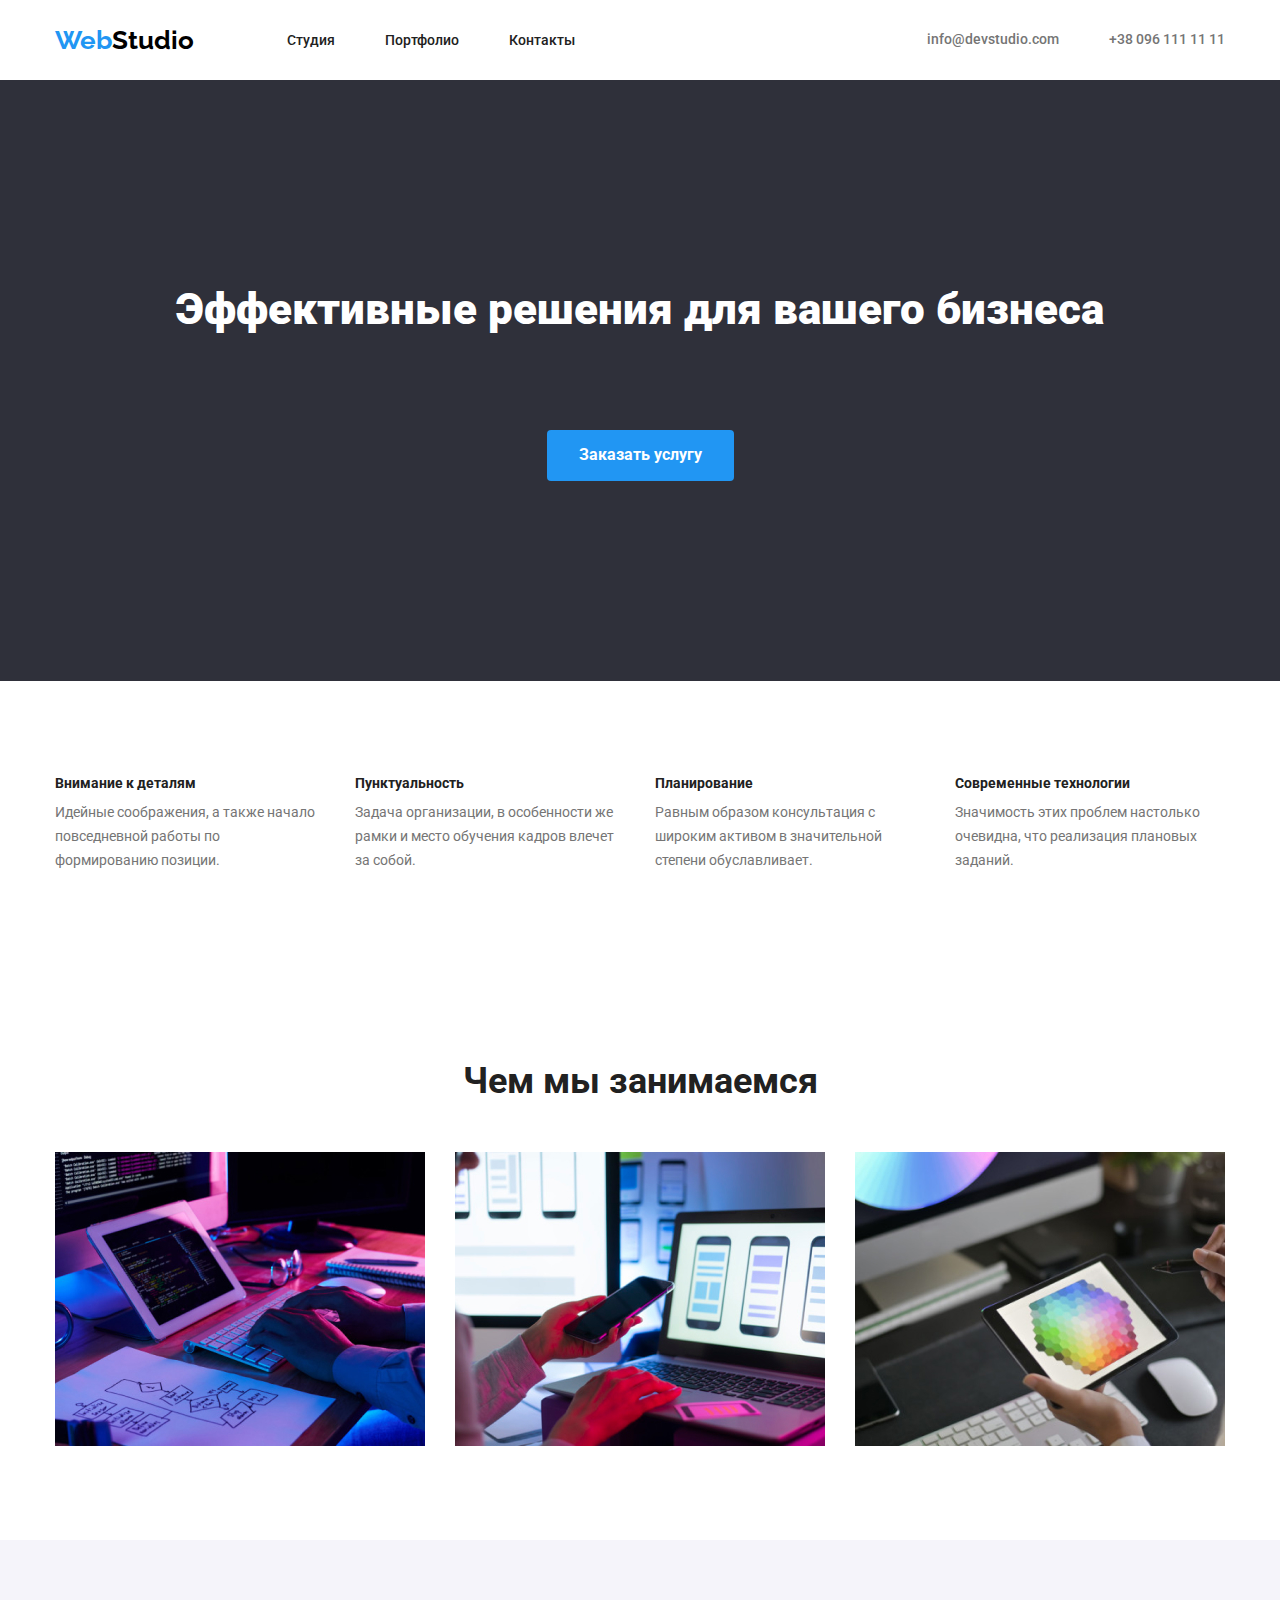
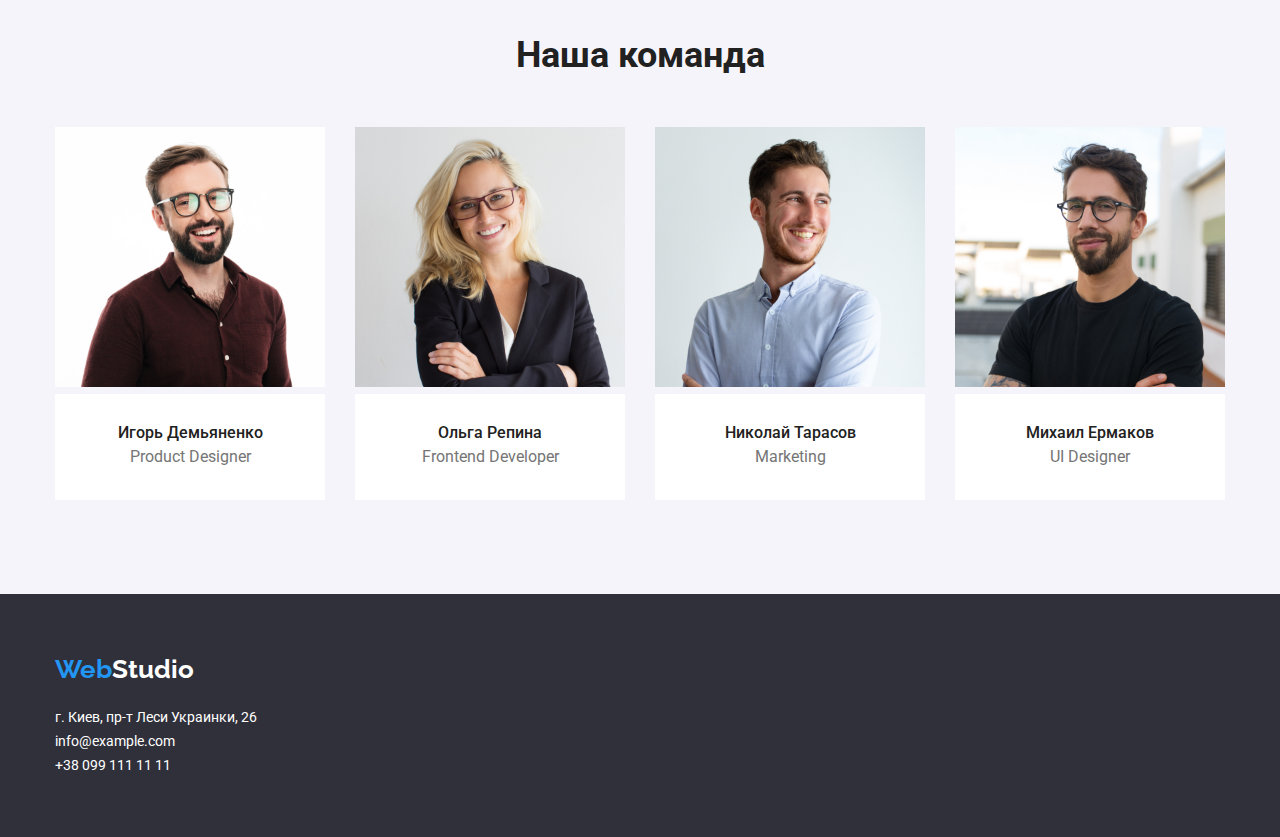
==== commit 4f135cce: "Update index.html" ====
--- a/index.html
+++ b/index.html
@@ -14,8 +14,7 @@
   </head>
   <body>
          <header>
-        <div class="container"> 
-          <div class="main-nav">
+        <div class="container main-nav"> 
           <a class="logo" href="./index.html">Web<span class="black-texst">Studio</span> </a>
        <nav >
         <ul class="site-nav">
@@ -36,7 +35,6 @@
           <a class="contact-link" href="">+38 096 111 11 11</a>
         </li>
        </ul>
-        </div>
       </div>
     </header>
     <main>
@@ -46,7 +44,7 @@
         <button class="primary-button" type="button">Заказать услугу</button>
         </div>
        </section>
-        <section >
+        <section  class="section">
           <div class="container">
         <ul class="benefit-section">
           <li class="benefit">
@@ -112,8 +110,10 @@
               alt="photo Igor Demyanenko"
               width="270px"
             />
-              <h2 class="name-team-member">Игорь Демьяненко</h2>
-            <p class="position">Product Designer</p>
+            <div class="about-team-member">
+                 <h2 class="name-team-member">Игорь Демьяненко</h2>
+                 <p class="position">Product Designer</p>
+            </div>
           </li>
           <li class="member-team">
             <img class="img-team"
@@ -121,8 +121,10 @@
               alt=" photo Olga Repina"
               width="270px"
             />
-            <h2 class="name-team-member">Ольга Репина</h2>
-            <p class="position">Frontend Developer</p>
+            <div class="about-team-member">
+               <h2 class="name-team-member">Ольга Репина</h2>
+               <p class="position">Frontend Developer</p>
+            </div>
           </li>
           <li class="member-team">
             <img class="img-team"
@@ -130,8 +132,11 @@
               alt="photo Nikolay Tarasov"
               width="270px"
             />
-              <h2 class="name-team-member">Николай Тарасов</h2>
-            <p class="position">Marketing</p>
+            <div class="about-team-member">
+                <h2 class="name-team-member">Николай Тарасов</h2>
+               <p class="position">Marketing</p>
+            </div>
+            
           </li>
           <li class="member-team">
             <img class="img-team"
@@ -139,9 +144,10 @@
               alt="photo Mikhail Ermakov"
               width="270px"
             /> 
-              <h2 class="name-team-member">Михаил Ермаков</h2>
+            <div class="about-team-member">
+               <h2 class="name-team-member">Михаил Ермаков</h2>
              <p class="position">UI Designer</p>
-            
+            </div>
           </li>
         </ul>
         </div>
--- a/css/styles.css
+++ b/css/styles.css
@@ -20,6 +20,8 @@
 
 ul {
   list-style: none;
+  padding: 0;
+  margin: 0;
 }
 a {
   text-decoration: none;
@@ -30,6 +32,7 @@
   line-height: 1.36;
   color: var(--primary-white-color);
   background-color: var(--section-bg-color);
+  margin-bottom: 90px;
 }
 .primary-button {
   font-size: 16px;
@@ -38,6 +41,9 @@
   color: var(--primary-white-color);
   background: var(--accent-color);
   cursor: pointer;
+  border: none;
+  border-radius: 4px;
+  padding: 10px 32px;
 }
 .title-section{
   background-color: #F5F4FA;
@@ -49,8 +55,7 @@
   font-weight: 700;
   line-height: 1.17;
   color: var(--title-text-color);
-  display: flex;
-  justify-content: center;
+ text-align: center;
   margin-bottom: 50px;
 }
 .tittle-img{
@@ -68,9 +73,7 @@
 }
 .benefit-section{
   display: flex;
-  padding-top: 94px;
-  padding-left: 0px;
-  justify-content: space-around;
+  justify-content: space-between;
   
 }
 .benefit-title {
@@ -123,7 +126,6 @@
   line-height: 2;
   color: var(--title-text-color);
   font-size: 18px;
-  margin-top: 20px;
 }
 .portfolio-item-divide {
   font-size: 16px;
@@ -132,10 +134,13 @@
   margin-top: 4px;
 }
 .card-content{
-  padding: 20px;
+  padding: 20px 24px;
+  border: 1px solid var(--primary-white-color) ;
+  border-top: none;
 }
 .team {
   display: flex;
+  justify-content: space-between;
 }
 .img-team{
    width: 270px;
@@ -143,22 +148,23 @@
   max-width: 100%;
 }
 .member-team {
-  margin-right: 30px;
-
-}
-.member-team:last-child{margin-right: 0px;}
+  border-radius: 0 0 4px 4px;
+
+}
+.about-team-member{
+  padding-top: 30px;
+  padding-bottom: 30px;
+  text-align: center;
+   background-color: var(--primary-white-color);
+}
 .name-team-member {
   font-weight: 500;
   font-size: 16px;
   line-height: 1.17;
   color: var(--title-text-color);
-  margin-top: 30px;
-  text-align: center;
 }
 .position {
   font-size: 16px;
-  margin-bottom: 30px;
-  text-align: center;
 }
 
 .link-nav {
@@ -174,6 +180,7 @@
   display: flex;
   margin: 0;
   padding: 0;
+  margin-left: 93px;
 }
 .item{
   margin-right: 50px;
@@ -192,10 +199,9 @@
   color: var(---title-text-color);
   background: var(--button-bg-color);
   cursor: pointer;
-  padding-top: 6px;
-  padding-bottom: 6px;
-  filter: drop-shadow(0px 4px 4px rgba(0, 0, 0, 0.25));
-  border: 4px solid transparent;
+  padding: 6px 22px;
+  border: none;
+  border-radius: 4px;
 }
 .secondary-button:hover,
 .secondary-button:focus {
@@ -206,6 +212,7 @@
   display: flex;
   justify-content: center;
 padding-bottom: 34px;
+padding-top: 94px;
 }
 .secondary-button-item{
   margin-right: 8px;
@@ -214,20 +221,14 @@
   margin-right: 0;}
   .contact-title{
     display: flex;
-    
+    margin-left: auto;
   }
-.contact-item{
+  .contact-item:not(:last-child){
     margin-right: 50px;
-  }
-  .contact-item:last-child{
-    margin-right: 0px;
   }
   .main-nav{
 display: flex;
 align-items: center;
-justify-content: space-between;
-padding-bottom: 94px;
-outline-color: #ECECEC;
   }
 .contact-link {
   font-size: 14px;
@@ -256,9 +257,8 @@
 .contact-footer {
   line-height: 1.7;
   color: var(--primary-white-color);
-  margin-bottom: 9px;
-
-}
+}
+.contact-footer:not(:last-child){margin-bottom: 9px;}
 .footer{
    background: var(--section-bg-color);
    padding: 60px 0;
@@ -285,7 +285,7 @@
 .container{
   width: 1200px;
   margin: 0 auto;
-  padding: 0 0 15px 15px;
+  padding: 0 15px;
 
  
 }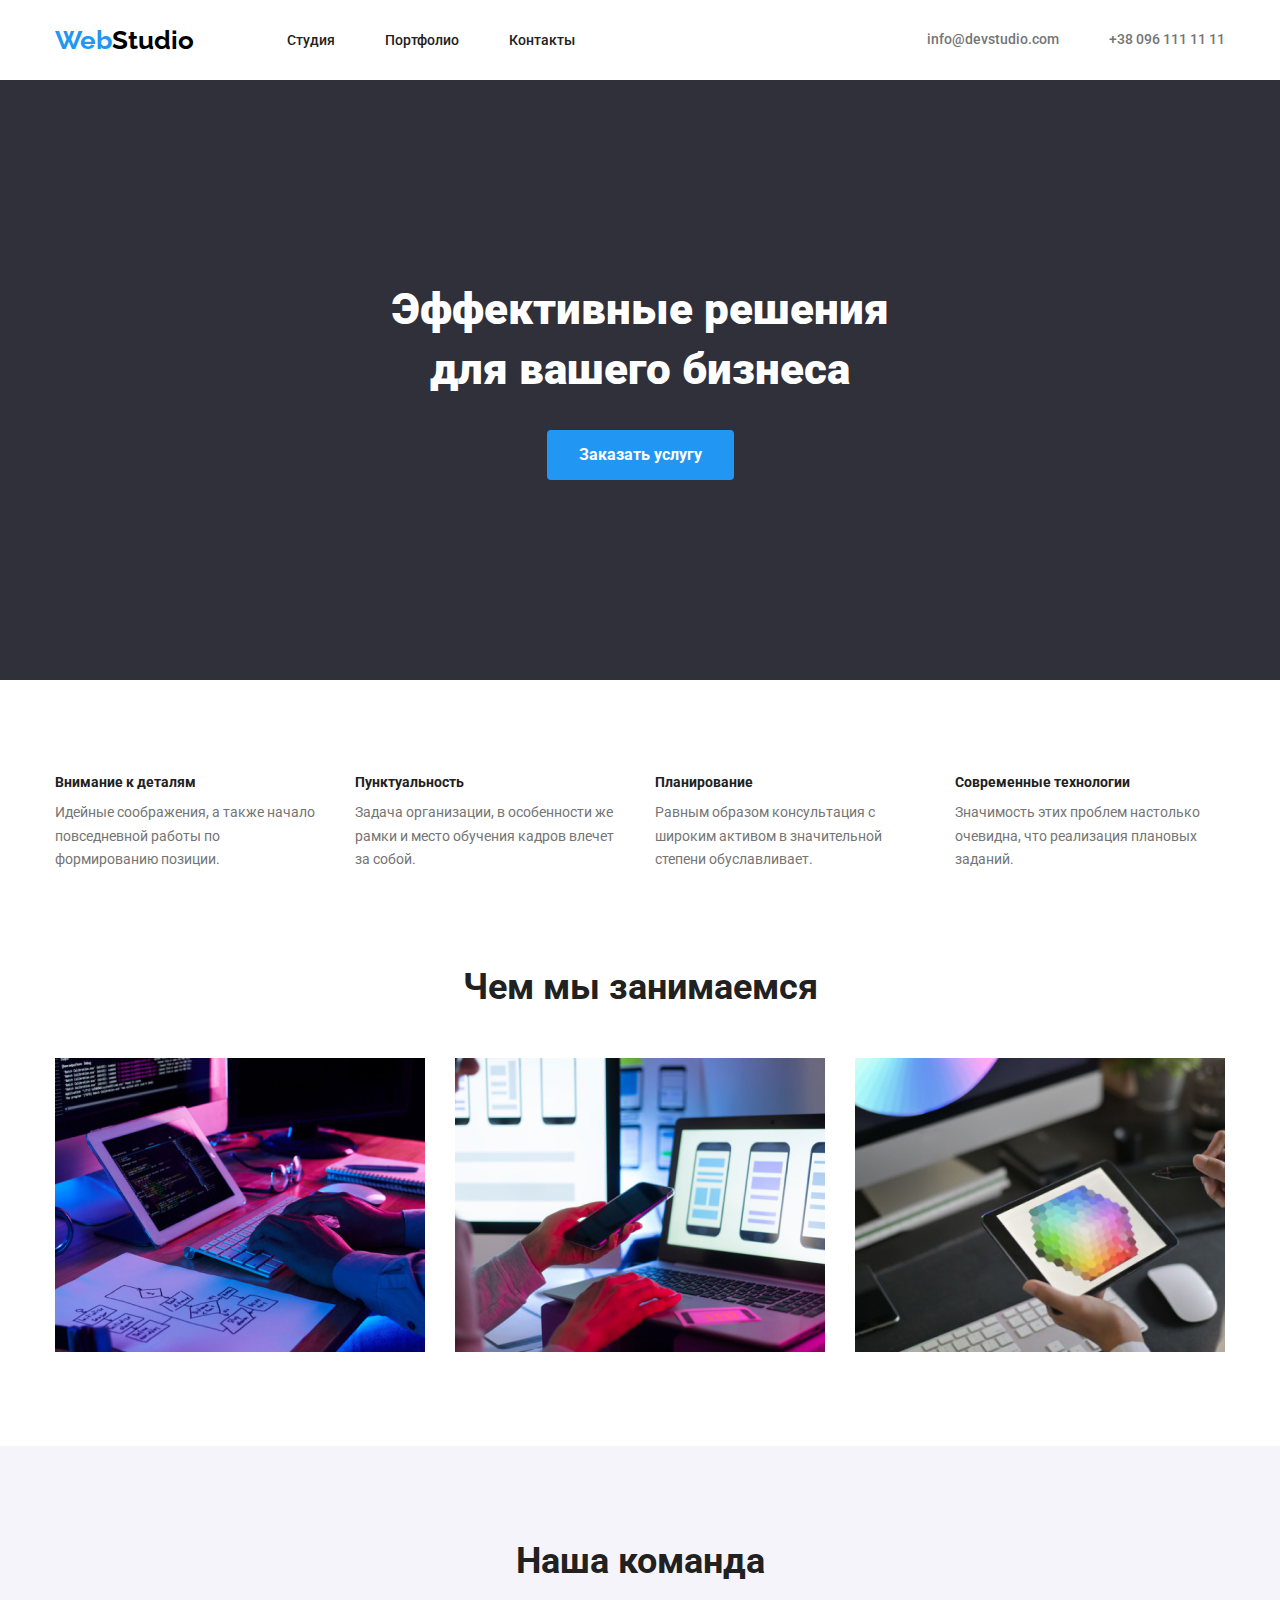
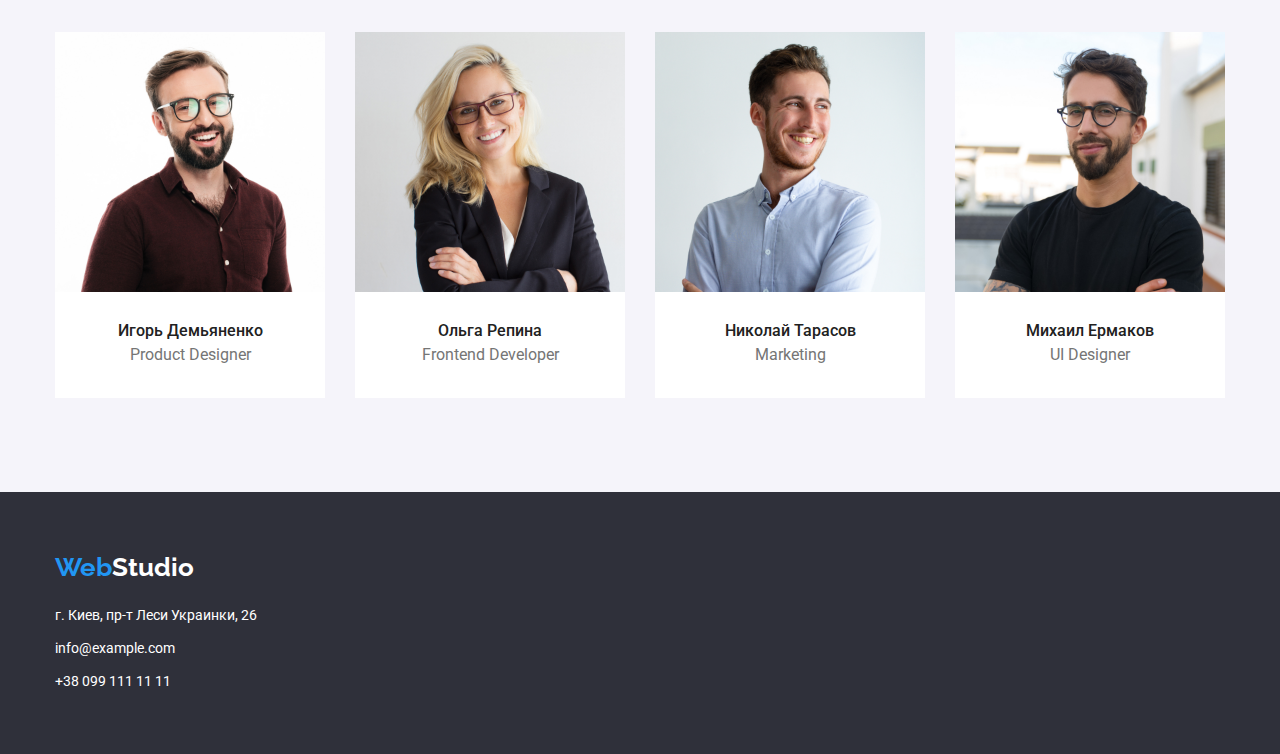
==== commit 06bd2d34: "Update index.html" ====
--- a/index.html
+++ b/index.html
@@ -16,7 +16,7 @@
          <header>
         <div class="container main-nav"> 
           <a class="logo" href="./index.html">Web<span class="black-texst">Studio</span> </a>
-       <nav >
+       <nav class="nav-section">
         <ul class="site-nav">
           <li class="item">
             <a class="link-nav" href="./index.html">Студия</a>
@@ -40,7 +40,7 @@
     <main>
          <section  class="hero-section">
            <div class="container">
-              <h1 class="hero-title">Эффективные решения для вашего бизнеса</h1>
+              <h1 class="hero-title">Эффективные решения<br> для вашего бизнеса</h1>
         <button class="primary-button" type="button">Заказать услугу</button>
         </div>
        </section>
@@ -78,7 +78,7 @@
         </ul>
            </div>
       </section>
-        <section class="section">
+        <section class="section-title">
           <div class="container">
         <h2 class="title">Чем мы занимаемся</h2>
         <ul class="tittle-img">
@@ -161,31 +161,27 @@
         ><span   class="logo">Web<nobr class="white-texst">Studio</nobr></span></a
       >
       <address class="address-section">
-        <ul class="contact-footer">
-          <li>
+        <ul >
+          <li class="contact-footer">
             <a
               class="contact-footer"
               href="https://www.google.com.ua/maps/place/бул.+Леси+Украинки,+26,+Киев,+02000/@50.4265841,30.5361971,17z/data=!3m1!4b1!4m9!1m2!2m1!1z0LMuINCa0LjQtdCyLCDQv9GALdGCINCb0LXRgdC4INCj0LrRgNCw0LjQvdC60LgsIDI2!3m5!1s0x40d4cf0e033ecbe9:0x57a4dffefec77da0!8m2!3d50.4265807!4d30.5383858!15sCjPQsy4g0JrQuNC10LIsINC_0YAt0YIg0JvQtdGB0Lgg0KPQutGA0LDQuNC90LrQuCwgMjaSARFjb21wb3VuZF9idWlsZGluZw?hl=ru"
               >г. Киев, пр-т Леси Украинки, 26</a
             >
           </li>
-          <li>
+          <li class="contact-footer"> 
             <a class="contact-footer" href="info@example.com"
               >info@example.com</a
             >
           </li>
-          <li>
+          <li class="contact-footer">
             <a class="contact-footer" href="+380991111111"
               >+38 099 111 11 11</a>
           </li>
         </ul>
       </address>
       </div>
-
-
         </section>
-      
-    
     </footer>
   </body>
 </html>
--- a/css/styles.css
+++ b/css/styles.css
@@ -6,6 +6,7 @@
   --section-bg-color: #2f303a;
   --button-bg-color: #F5F4FA;;
   --black-texst-color: #000000;
+  --portfolio-border-color:#EEEEEE
 }
 body {
   font-family: Roboto;
@@ -17,7 +18,6 @@
 p, h1, h2, h3,h4,h5,h6{
   margin: 0;
 }
-
 ul {
   list-style: none;
   padding: 0;
@@ -32,7 +32,7 @@
   line-height: 1.36;
   color: var(--primary-white-color);
   background-color: var(--section-bg-color);
-  margin-bottom: 90px;
+  margin-bottom: 30px;
 }
 .primary-button {
   font-size: 16px;
@@ -46,35 +46,37 @@
   padding: 10px 32px;
 }
 .title-section{
-  background-color: #F5F4FA;
-  padding-top: 94px;
-  padding-bottom: 94px;
+ background-color: #F5F4FA;
+ padding: 94px 0;
 }
 .title {
   font-size: 36px;
   font-weight: 700;
   line-height: 1.17;
   color: var(--title-text-color);
- text-align: center;
+  text-align: center;
   margin-bottom: 50px;
 }
 .tittle-img{
   display: flex;
   justify-content: space-between;
 }
-
 .img-title{
   display: block;
-
   width: 100%;
   height: auto;
- max-width: 100%;
-
+}
+img {
+  display: block;
+  width: 100%;
+  height: auto;
 }
 .benefit-section{
   display: flex;
   justify-content: space-between;
-  
+}
+.section-title{
+  padding-bottom: 94px;
 }
 .benefit-title {
   font-size: 14px;
@@ -84,15 +86,8 @@
   margin-bottom: 10px;
 }
 .benefit {
-  margin-right: 30px;
   width: 270px;
 }
-.benefit:last-child{
-  margin-right: 0px;
-}
-.benefit-description {
-}
-
 .link {
   font-size: 14px;
   line-height: 1.14;
@@ -101,20 +96,15 @@
 .portfolio-list {
   display: flex;
   flex-wrap: wrap;
-  padding-bottom: 94px;
-  padding-left: 0px;
-  
   margin-top: -30px;
   margin-left: -30px;
 }
  .portfolio-list-item {
   flex-basis: calc(100%/3 - 30px);
-  margin-top: 30px;
-  margin-left: 30px;
+  margin: 30px 0 0 30px;
   width: 370px;
   height: 404px;
 }
-
 .img {
   display: block;
   width: 370px;
@@ -135,7 +125,7 @@
 }
 .card-content{
   padding: 20px 24px;
-  border: 1px solid var(--primary-white-color) ;
+  border: 1px solid var(--portfolio-border-color) ;
   border-top: none;
 }
 .team {
@@ -143,19 +133,17 @@
   justify-content: space-between;
 }
 .img-team{
-   width: 270px;
+  width: 270px;
   height: 260px;
   max-width: 100%;
 }
 .member-team {
   border-radius: 0 0 4px 4px;
-
 }
 .about-team-member{
-  padding-top: 30px;
-  padding-bottom: 30px;
+  padding: 30px 0;
   text-align: center;
-   background-color: var(--primary-white-color);
+  background-color: var(--primary-white-color);
 }
 .name-team-member {
   font-weight: 500;
@@ -166,28 +154,23 @@
 .position {
   font-size: 16px;
 }
-
 .link-nav {
   font-size: 14px;
   font-weight: 500;
   line-height: 1.17;
   color: var(--title-text-color);
   display: block;
-  padding-top: 32px;
-  padding-bottom: 32px;
+  padding: 32px 0;
 }
 .site-nav{
   display: flex;
-  margin: 0;
-  padding: 0;
-  margin-left: 93px;
-}
-.item{
-  margin-right: 50px;
-}
-.item:last-child{
-  margin-right: 0;}
-
+}
+.nav-section {
+margin-left: 93px;
+}
+.item:not(:last-child){
+margin-right: 50px;
+}
 .link-nav:hover,
 .link-nav:focus {
   color: var(--accent-color);
@@ -209,24 +192,23 @@
   background: var(--accent-color);
 }
 .secondary-button-title{
-  display: flex;
-  justify-content: center;
-padding-bottom: 34px;
-padding-top: 94px;
+display: flex;
+justify-content: center;
+margin-bottom: 50px;
 }
 .secondary-button-item{
   margin-right: 8px;
 }
 .secondary-button-item :first-child{ 
   margin-right: 0;}
-  .contact-title{
+.contact-title{
     display: flex;
     margin-left: auto;
   }
-  .contact-item:not(:last-child){
+.contact-item:not(:last-child){
     margin-right: 50px;
   }
-  .main-nav{
+.main-nav{
 display: flex;
 align-items: center;
   }
@@ -235,7 +217,6 @@
   font-weight: 500;
   line-height: 1.17;
   color: var(--primary-text-color);
-
 }
 .contact-link:hover,
 .contact-link:focus {
@@ -258,16 +239,16 @@
   line-height: 1.7;
   color: var(--primary-white-color);
 }
-.contact-footer:not(:last-child){margin-bottom: 9px;}
+.contact-footer:not(:last-child){
+  margin-bottom:  9px;
+}
 .footer{
-   background: var(--section-bg-color);
-   padding: 60px 0;
+  background: var(--section-bg-color);
+  padding: 60px 0;
 }
 .section{
-  padding-top: 94px;
-  padding-bottom: 94px;
-}
-
+  padding: 94px 0;
+}
 .hero-section {
   background: var(--section-bg-color);
   padding: 200px 0;
@@ -278,14 +259,10 @@
   margin-top: 20px;
 }
 .footer-main{
-  padding-top: 60px;
-  padding-bottom: 60px;
-
+padding: 60px 0;
 }
 .container{
   width: 1200px;
   margin: 0 auto;
   padding: 0 15px;
-
- 
 }